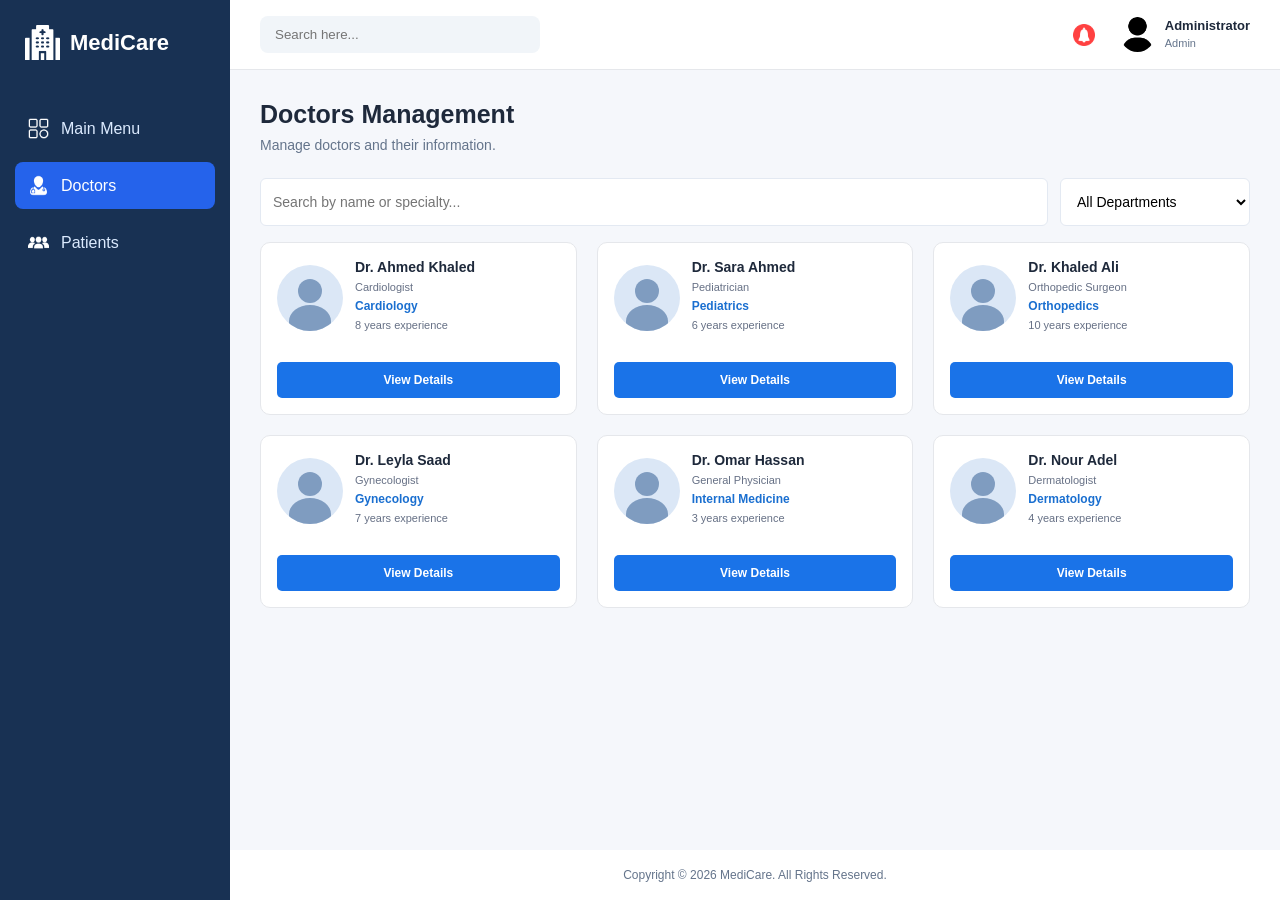
==== doctors.html @ 43465059 "Initial upload of Medical System Management" ====
<!doctype html>
<html lang="en">
<head>
  <meta charset="UTF-8">
  <meta name="viewport" content="width=device-width, initial-scale=1.0">
  <title>MediCare | Doctors</title>
  <link rel="stylesheet" href="CSS/style.css">
</head>
<body class="admin-page">
  <aside class="sidebar">
    <div class="logo"><img src="Images/hospital.png" alt=""><a href="index.html"><h2>MediCare</h2></a></div>
    <nav><a href="dashboard.html" class=""><img src="Images/main-menu.png" alt=""><span>Main Menu</span></a>
<a href="doctors.html" class="active"><img src="Images/medical-assistance.png" alt=""><span>Doctors</span></a>
<a href="patients.html" class=""><img src="Images/audience.png" alt=""><span>Patients</span></a></nav>
  </aside>
  <div class="main-container">
    <header class="header">
      <div class="search-box"><input type="search" placeholder="Search here..."></div>
      <div class="admin">
        <img src="Images/circle.png" alt="Notifications">
        <div class="admin-info"><img src="Images/user.png" alt="Admin"><div><h4>Administrator</h4><span>Admin</span></div></div>
      </div>
    </header>
    <main class="content">
      <div class="page-title"><h1>Doctors Management</h1><p>Manage doctors and their information.</p></div>
      <form class="filters" action="#" method="get">
        <input type="search" name="q" placeholder="Search by name or specialty...">
        <select name="department"><option value="">All Departments</option><option>Cardiology</option><option>Pediatrics</option><option>Orthopedics</option><option>Gynecology</option><option>Internal Medicine</option><option>Dermatology</option></select>
      </form>
      <section class="doctor-grid"><article class="doctor-card"><div class="doctor-info"><div class="avatar"></div><div><h3>Dr. Ahmed Khaled</h3><p class="doctor-role">Cardiologist</p><p class="doctor-dept">Cardiology</p><p class="doctor-exp">8 years experience</p></div></div><button type="button">View Details</button></article>
<article class="doctor-card"><div class="doctor-info"><div class="avatar"></div><div><h3>Dr. Sara Ahmed</h3><p class="doctor-role">Pediatrician</p><p class="doctor-dept">Pediatrics</p><p class="doctor-exp">6 years experience</p></div></div><button type="button">View Details</button></article>
<article class="doctor-card"><div class="doctor-info"><div class="avatar"></div><div><h3>Dr. Khaled Ali</h3><p class="doctor-role">Orthopedic Surgeon</p><p class="doctor-dept">Orthopedics</p><p class="doctor-exp">10 years experience</p></div></div><button type="button">View Details</button></article>
<article class="doctor-card"><div class="doctor-info"><div class="avatar"></div><div><h3>Dr. Leyla Saad</h3><p class="doctor-role">Gynecologist</p><p class="doctor-dept">Gynecology</p><p class="doctor-exp">7 years experience</p></div></div><button type="button">View Details</button></article>
<article class="doctor-card"><div class="doctor-info"><div class="avatar"></div><div><h3>Dr. Omar Hassan</h3><p class="doctor-role">General Physician</p><p class="doctor-dept">Internal Medicine</p><p class="doctor-exp">3 years experience</p></div></div><button type="button">View Details</button></article>
<article class="doctor-card"><div class="doctor-info"><div class="avatar"></div><div><h3>Dr. Nour Adel</h3><p class="doctor-role">Dermatologist</p><p class="doctor-dept">Dermatology</p><p class="doctor-exp">4 years experience</p></div></div><button type="button">View Details</button></article></section>

    </main>
    <footer class="footer"><p>Copyright &copy; 2026 MediCare. All Rights Reserved.</p></footer>
  </div>
</body>
</html>
---- CSS/style.css ----
/* ===== General ===== */
* {
  margin: 0;
  padding: 0;
  box-sizing: border-box;
}
body {
  font-family: Arial, sans-serif;
  background: #f5f7fb;
  color: #1e293b;
}
a {
  text-decoration: none;
}
img {
  display: block;
  max-width: 100%;
}

/* ===== Admin pages: shared layout ===== */
.admin-page .sidebar {
  width: 230px;
  min-height: 100vh;
  background: #183153;
  color: white;
  position: fixed;
  top: 0;
  left: 0;
  padding: 25px 15px;
}
.admin-page .logo {
  display: flex;
  align-items: center;
  gap: 10px;
  margin: 0 0 45px 10px;
}
.admin-page .logo img {
  width: 35px;
  height: 35px;
  object-fit: contain;
}
.admin-page .logo a {
  color: white;
}
.admin-page .logo h2 {
  font-size: 22px;
}
.admin-page .sidebar nav {
  display: flex;
  flex-direction: column;
  gap: 10px;
}
.admin-page .sidebar nav a {
  display: flex;
  align-items: center;
  gap: 12px;
  padding: 13px;
  color: #dbeafe;
  border-radius: 8px;
  transition: 0.3s;
}
.admin-page .sidebar nav a img {
  width: 21px;
  height: 21px;
  object-fit: contain;
}
.admin-page .sidebar nav a:hover,
.admin-page .sidebar nav a.active {
  background: #2563eb;
  color: white;
}
.admin-page .main-container {
  min-height: 100vh;
  margin-left: 230px;
  display: flex;
  flex-direction: column;
}
.admin-page .header {
  height: 70px;
  padding: 0 30px;
  background: white;
  border-bottom: 1px solid #e5e7eb;
  display: flex;
  justify-content: space-between;
  align-items: center;
  gap: 20px;
}
.search-box input {
  width: 280px;
  max-width: 100%;
  padding: 11px 15px;
  border: 0;
  outline: 0;
  background: #f1f5f9;
  border-radius: 8px;
}
.search-box input:focus {
  box-shadow: 0 0 0 2px #bfdbfe;
}
.admin-info {
  display: flex;
  align-items: center;
  gap: 10px;
}
.admin {
  display: flex;
  align-items: center;
  gap: 25px;
}
.admin > img {
  width: 22px;
  height: 22px;
  object-fit: contain;
}
.admin-info img {
  width: 35px;
  height: 35px;
  border-radius: 50%;
  object-fit: cover;
}
.admin-info h4 {
  font-size: 13px;
}
.admin-info span {
  color: #64748b;
  font-size: 11px;
}
.content {
  flex: 1;
  padding: 30px;
}
.page-title h1 {
  margin-bottom: 8px;
  font-size: 25px;
}
.page-title p {
  color: #64748b;
  font-size: 14px;
}
.footer {
  padding: 18px;
  background: white;
  color: #64748b;
  text-align: center;
  font-size: 12px;
}

/* ===== Dashboard cards and tables ===== */
.stats-grid {
  display: grid;
  grid-template-columns: repeat(4, 1fr);
  gap: 20px;
  margin-top: 30px;
  text-align: center;
}
.stat-card,
.panel,
.doctor-card {
  background: white;
  border: 1px solid #e5e7eb;
  border-radius: 10px;
}
.stat-card {
  padding: 22px;
  transition: 0.3s;
}
.stat-card:hover {
  transform: translateY(-5px);
  box-shadow: 0 8px 20px #00000014;
}
.stat-card h3 {
  color: #64748b;
  font-size: 14px;
  font-weight: normal;
}
.stat-card h2 {
  margin: 15px 0;
  color: #2563eb;
  font-size: 28px;
}
.stat-card p {
  color: #94a3b8;
  font-size: 12px;
}
.panel {
  margin-top: 30px;
  padding: 22px;
}
.section-header {
  display: flex;
  justify-content: space-between;
  align-items: center;
  gap: 15px;
  margin-bottom: 20px;
}
.section-header h2 {
  font-size: 18px;
}
.section-header a {
  color: #2563eb;
  font-size: 13px;
}
.section-header a:hover {
  color: #183153;
}
.table-wrap {
  overflow-x: auto;
}
table {
  width: 100%;
  border-collapse: collapse;
  text-align: left;
}
th {
  padding: 14px;
  background: #f8fafc;
  color: #64748b;
  font-size: 13px;
  font-weight: 600;
  white-space: nowrap;
}
td {
  padding: 16px 14px;
  border-bottom: 1px solid #e5e7eb;
  font-size: 13px;
  white-space: nowrap;
}
tbody tr:hover {
  background: #f8fafc;
}
.status {
  display: inline-block;
  padding: 6px 10px;
  border-radius: 20px;
  font-size: 11px;
}
.confirmed {
  background: #dcfce7;
  color: #15803d;
}
.pending {
  background: #fef3c7;
  color: #b45309;
}
.cancelled {
  background: #fee2e2;
  color: #dc2626;
}

/* ===== Doctors page ===== */
.filters {
  display: flex;
  gap: 12px;
  margin: 25px 0 16px;
}
.filters input,
.filters select {
  padding: 14px 12px;
  border: 1px solid #e3e9f2;
  border-radius: 6px;
  background: white;
  font-size: 14px;
}
.filters input {
  flex: 1;
  min-width: 150px;
}
.filters select {
  width: 190px;
}
.doctor-grid {
  display: grid;
  grid-template-columns: repeat(3, 1fr);
  gap: 20px;
}
.doctor-card {
  padding: 16px;
}
.doctor-info {
  display: flex;
  align-items: center;
  gap: 12px;
  margin-bottom: 25px;
}
.avatar {
  width: 66px;
  height: 66px;
  flex-shrink: 0;
  position: relative;
  overflow: hidden;
  border-radius: 50%;
  background: #dbe7f6;
}
.avatar::before {
  content: "";
  position: absolute;
  top: 14px;
  left: 21px;
  width: 24px;
  height: 24px;
  border-radius: 50%;
  background: #7f9cc0;
}
.avatar::after {
  content: "";
  position: absolute;
  top: 40px;
  left: 12px;
  width: 42px;
  height: 32px;
  border-radius: 50% 50% 0 0;
  background: #7f9cc0;
}
.doctor-card h3 {
  margin-bottom: 6px;
  font-size: 14px;
}
.doctor-card p {
  margin-bottom: 6px;
}
.doctor-role,
.doctor-exp {
  color: #667085;
  font-size: 11px;
}
.doctor-dept {
  color: #1a6fd0;
  font-size: 12px;
  font-weight: 600;
}
.doctor-card button {
  width: 100%;
  padding: 11px;
  border: 0;
  border-radius: 5px;
  background: #1a73e8;
  color: white;
  font-size: 12px;
  font-weight: 600;
  cursor: pointer;
}
.doctor-card button:hover {
  background: #155fc0;
}

/* ===== Public home page ===== */
.public-page {
  color: #212b32;
  background: #f0f4f5;
  line-height: 1.5;
}
.public-page .wrap {
  width: min(1000px, 100% - 32px);
  margin: auto;
}
.public-header {
  background: white;
  border-bottom: 4px solid #005eb8;
}
.public-header .bar {
  display: flex;
  justify-content: space-between;
  align-items: center;
  flex-wrap: wrap;
  gap: 10px;
  padding-top: 14px;
  padding-bottom: 14px;
}
.public-logo {
  color: #005eb8;
  font-size: 22px;
}
.public-nav a {
  margin-left: 18px;
  color: #005eb8;
  font-size: 15px;
  font-weight: bold;
}
.public-nav a:hover {
  text-decoration: underline;
}
.hero {
  padding: 50px 0;
  background: #005eb8;
  color: white;
}
.hero-in {
  display: flex;
  justify-content: space-between;
  align-items: center;
  gap: 30px;
}
.hero-in > div {
  flex: 1;
}
.hero h1 {
  margin-bottom: 8px;
  font-size: 34px;
}
.hero p {
  margin-bottom: 20px;
  font-size: 17px;
}
.hero form {
  display: flex;
  max-width: 520px;
}
.hero input {
  min-width: 0;
  flex: 1;
  padding: 13px;
  border: 0;
  font-size: 16px;
}
.hero button {
  padding: 13px 22px;
  border: 0;
  background: #003087;
  color: white;
  font-size: 16px;
  cursor: pointer;
}
.hero-in > img {
  width: 380px;
  max-width: 42%;
  border: 4px solid white;
  border-radius: 8px;
}
.public-section {
  padding-top: 36px;
  padding-bottom: 6px;
}
.public-section h2 {
  margin-bottom: 14px;
  font-size: 26px;
}
.public-grid {
  display: grid;
  grid-template-columns: repeat(3, 1fr);
  gap: 14px;
}
.public-box {
  padding: 16px;
  border-left: 4px solid #005eb8;
  background: white;
}
.public-box h3 {
  margin-bottom: 4px;
  font-size: 17px;
}
.doctor-box {
  text-align: center;
}
.doctor-box img {
  width: 110px;
  height: 110px;
  margin: 0 auto 10px;
  border: 3px solid #005eb8;
  border-radius: 50%;
}
.public-footer {
  margin-top: 36px;
  padding: 18px 0;
  background: #212b32;
  color: white;
  font-size: 14px;
}

/* ===== Responsive ===== */
@media (max-width: 900px) {
  .stats-grid {
    grid-template-columns: repeat(2, 1fr);
  }
  .doctor-grid {
    grid-template-columns: repeat(2, 1fr);
  }
}
@media (max-width: 760px) {
  .admin-page .sidebar {
    width: 190px;
  }
  .admin-page .main-container {
    margin-left: 190px;
  }
  .admin-page .content {
    padding: 20px;
  }
  .admin-page .header {
    padding: 0 20px;
  }
  .search-box input {
    width: 190px;
  }
  .public-grid {
    grid-template-columns: 1fr;
  }
  .hero-in {
    flex-direction: column;
    align-items: stretch;
  }
  .hero-in > img {
    width: 100%;
    max-width: 100%;
  }
}
@media (max-width: 560px) {
  .admin-page .sidebar {
    position: static;
    width: 100%;
    min-height: auto;
  }
  .admin-page .logo {
    margin-bottom: 20px;
  }
  .admin-page .sidebar nav {
    display: grid;
    grid-template-columns: repeat(2, 1fr);
  }
  .admin-page .main-container {
    margin-left: 0;
  }
  .admin-page .header {
    height: auto;
    padding: 15px;
    flex-wrap: wrap;
  }
  .search-box,
  .search-box input {
    width: 100%;
  }
  .admin {
    justify-content: space-between;
    width: 100%;
  }
  .stats-grid,
  .doctor-grid {
    grid-template-columns: 1fr;
  }
  .filters {
    flex-direction: column;
  }
  .filters select {
    width: 100%;
  }
  .hero h1 {
    font-size: 26px;
  }
  .hero form {
    flex-direction: column;
    gap: 8px;
  }
}

/* ===== Appointments page: full width without sidebar ===== */
.appointments-page .main-container {
  margin-left: 0;
}
.appointments-page .back-home {
  display: inline-flex;
  align-items: center;
  gap: 9px;
  width: fit-content;
  margin-bottom: 22px;
  padding: 10px 16px;
  border: 1px solid #dbeafe;
  border-radius: 7px;
  background: #eff6ff;
  color: #1d4ed8;
  font-size: 13px;
  font-weight: 600;
  transition: 0.2s ease;
}
.appointments-page .back-home span {
  font-size: 19px;
  line-height: 1;
}
.appointments-page .back-home:hover {
  background: #2563eb;
  border-color: #2563eb;
  color: white;
}
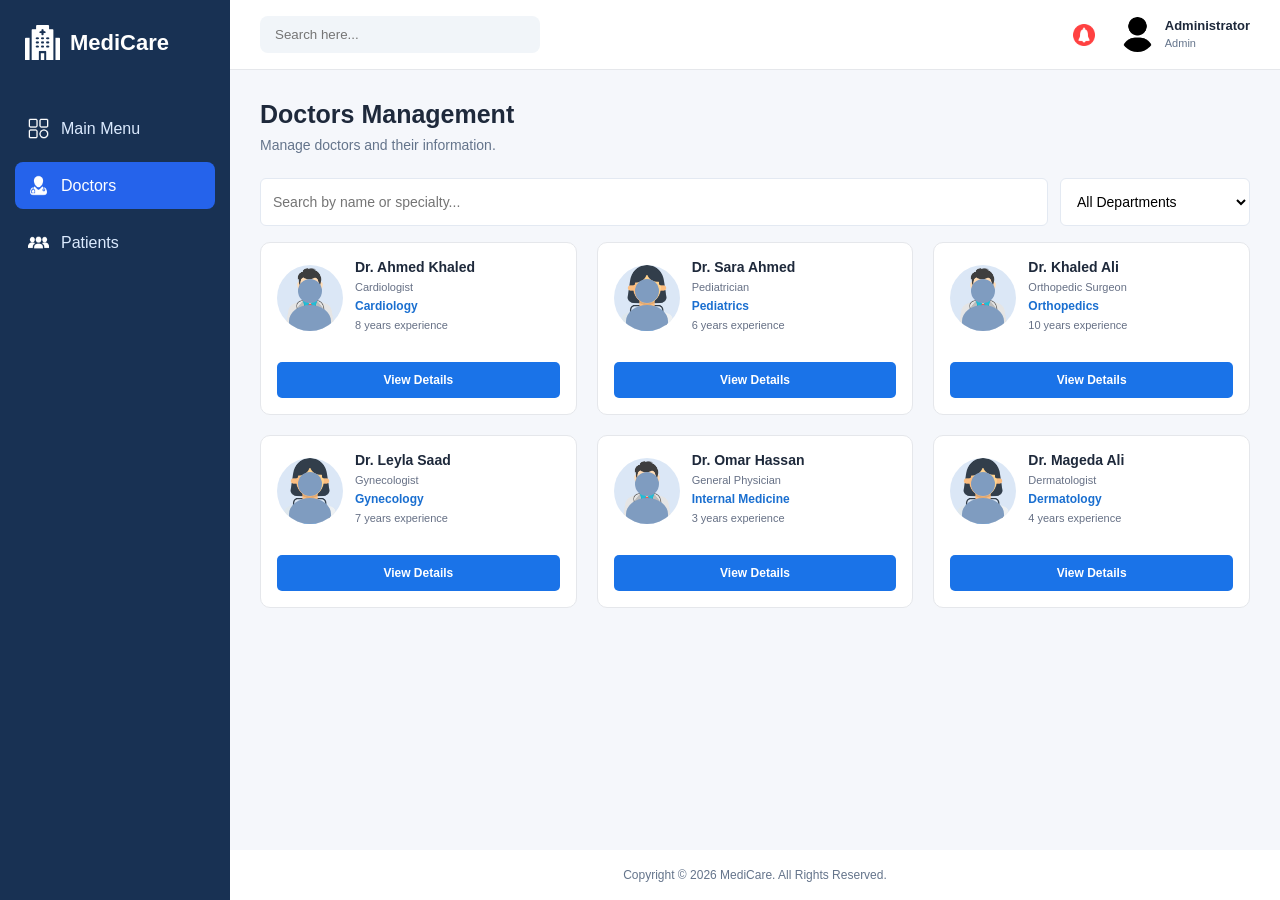
==== commit c6c124e4: "Add files via upload" ====
--- a/doctors.html
+++ b/doctors.html
@@ -1,41 +1,159 @@
 <!doctype html>
 <html lang="en">
-<head>
-  <meta charset="UTF-8">
-  <meta name="viewport" content="width=device-width, initial-scale=1.0">
-  <title>MediCare | Doctors</title>
-  <link rel="stylesheet" href="CSS/style.css">
-</head>
-<body class="admin-page">
-  <aside class="sidebar">
-    <div class="logo"><img src="Images/hospital.png" alt=""><a href="index.html"><h2>MediCare</h2></a></div>
-    <nav><a href="dashboard.html" class=""><img src="Images/main-menu.png" alt=""><span>Main Menu</span></a>
-<a href="doctors.html" class="active"><img src="Images/medical-assistance.png" alt=""><span>Doctors</span></a>
-<a href="patients.html" class=""><img src="Images/audience.png" alt=""><span>Patients</span></a></nav>
-  </aside>
-  <div class="main-container">
-    <header class="header">
-      <div class="search-box"><input type="search" placeholder="Search here..."></div>
-      <div class="admin">
-        <img src="Images/circle.png" alt="Notifications">
-        <div class="admin-info"><img src="Images/user.png" alt="Admin"><div><h4>Administrator</h4><span>Admin</span></div></div>
+  <head>
+    <meta charset="UTF-8" />
+    <meta name="viewport" content="width=device-width, initial-scale=1.0" />
+    <title>MediCare | Doctors</title>
+    <link rel="stylesheet" href="CSS/style.css" />
+  </head>
+  <body class="admin-page">
+    <aside class="sidebar">
+      <div class="logo">
+        <img src="Images/hospital.png" alt="" /><a href="index.html"
+          ><h2>MediCare</h2></a
+        >
       </div>
-    </header>
-    <main class="content">
-      <div class="page-title"><h1>Doctors Management</h1><p>Manage doctors and their information.</p></div>
-      <form class="filters" action="#" method="get">
-        <input type="search" name="q" placeholder="Search by name or specialty...">
-        <select name="department"><option value="">All Departments</option><option>Cardiology</option><option>Pediatrics</option><option>Orthopedics</option><option>Gynecology</option><option>Internal Medicine</option><option>Dermatology</option></select>
-      </form>
-      <section class="doctor-grid"><article class="doctor-card"><div class="doctor-info"><div class="avatar"></div><div><h3>Dr. Ahmed Khaled</h3><p class="doctor-role">Cardiologist</p><p class="doctor-dept">Cardiology</p><p class="doctor-exp">8 years experience</p></div></div><button type="button">View Details</button></article>
-<article class="doctor-card"><div class="doctor-info"><div class="avatar"></div><div><h3>Dr. Sara Ahmed</h3><p class="doctor-role">Pediatrician</p><p class="doctor-dept">Pediatrics</p><p class="doctor-exp">6 years experience</p></div></div><button type="button">View Details</button></article>
-<article class="doctor-card"><div class="doctor-info"><div class="avatar"></div><div><h3>Dr. Khaled Ali</h3><p class="doctor-role">Orthopedic Surgeon</p><p class="doctor-dept">Orthopedics</p><p class="doctor-exp">10 years experience</p></div></div><button type="button">View Details</button></article>
-<article class="doctor-card"><div class="doctor-info"><div class="avatar"></div><div><h3>Dr. Leyla Saad</h3><p class="doctor-role">Gynecologist</p><p class="doctor-dept">Gynecology</p><p class="doctor-exp">7 years experience</p></div></div><button type="button">View Details</button></article>
-<article class="doctor-card"><div class="doctor-info"><div class="avatar"></div><div><h3>Dr. Omar Hassan</h3><p class="doctor-role">General Physician</p><p class="doctor-dept">Internal Medicine</p><p class="doctor-exp">3 years experience</p></div></div><button type="button">View Details</button></article>
-<article class="doctor-card"><div class="doctor-info"><div class="avatar"></div><div><h3>Dr. Nour Adel</h3><p class="doctor-role">Dermatologist</p><p class="doctor-dept">Dermatology</p><p class="doctor-exp">4 years experience</p></div></div><button type="button">View Details</button></article></section>
-
-    </main>
-    <footer class="footer"><p>Copyright &copy; 2026 MediCare. All Rights Reserved.</p></footer>
-  </div>
-</body>
+      <nav>
+        <a href="dashboard.html" class=""
+          ><img src="Images/main-menu.png" alt="" /><span>Main Menu</span></a
+        >
+        <a href="doctors.html" class="active"
+          ><img src="Images/medical-assistance.png" alt="" /><span
+            >Doctors</span
+          ></a
+        >
+        <a href="patients.html" class=""
+          ><img src="Images/audience.png" alt="" /><span>Patients</span></a
+        >
+      </nav>
+    </aside>
+    <div class="main-container">
+      <header class="header">
+        <div class="search-box">
+          <input type="search" placeholder="Search here..." />
+        </div>
+        <div class="admin">
+          <img src="Images/circle.png" alt="Notifications" />
+          <div class="admin-info">
+            <img src="Images/user.png" alt="Admin" />
+            <div>
+              <h4>Administrator</h4>
+              <span>Admin</span>
+            </div>
+          </div>
+        </div>
+      </header>
+      <main class="content">
+        <div class="page-title">
+          <h1>Doctors Management</h1>
+          <p>Manage doctors and their information.</p>
+        </div>
+        <form class="filters" action="#" method="get">
+          <input
+            type="search"
+            name="q"
+            placeholder="Search by name or specialty..."
+          />
+          <select name="department">
+            <option value="">All Departments</option>
+            <option>Cardiology</option>
+            <option>Pediatrics</option>
+            <option>Orthopedics</option>
+            <option>Gynecology</option>
+            <option>Internal Medicine</option>
+            <option>Dermatology</option>
+          </select>
+        </form>
+        <section class="doctor-grid">
+          <article class="doctor-card">
+            <div class="doctor-info">
+              <div class="avatar">
+                <img src="Images/doctor (1).png" alt="dr.ahmed khaled" />
+              </div>
+              <div>
+                <h3>Dr. Ahmed Khaled</h3>
+                <p class="doctor-role">Cardiologist</p>
+                <p class="doctor-dept">Cardiology</p>
+                <p class="doctor-exp">8 years experience</p>
+              </div>
+            </div>
+            <button type="button">View Details</button>
+          </article>
+          <article class="doctor-card">
+            <div class="doctor-info">
+              <div class="avatar">
+                <img src="Images/doctor.png" alt="dr.sara ahmed" />
+              </div>
+              <div>
+                <h3>Dr. Sara Ahmed</h3>
+                <p class="doctor-role">Pediatrician</p>
+                <p class="doctor-dept">Pediatrics</p>
+                <p class="doctor-exp">6 years experience</p>
+              </div>
+            </div>
+            <button type="button">View Details</button>
+          </article>
+          <article class="doctor-card">
+            <div class="doctor-info">
+              <div class="avatar">
+                <img src="Images/doctor (1).png" alt="dr.khaled ali" />
+              </div>
+              <div>
+                <h3>Dr. Khaled Ali</h3>
+                <p class="doctor-role">Orthopedic Surgeon</p>
+                <p class="doctor-dept">Orthopedics</p>
+                <p class="doctor-exp">10 years experience</p>
+              </div>
+            </div>
+            <button type="button">View Details</button>
+          </article>
+          <article class="doctor-card">
+            <div class="doctor-info">
+              <div class="avatar">
+                <img src="Images/doctor.png" alt="dr.leyla saad" />
+              </div>
+              <div>
+                <h3>Dr. Leyla Saad</h3>
+                <p class="doctor-role">Gynecologist</p>
+                <p class="doctor-dept">Gynecology</p>
+                <p class="doctor-exp">7 years experience</p>
+              </div>
+            </div>
+            <button type="button">View Details</button>
+          </article>
+          <article class="doctor-card">
+            <div class="doctor-info">
+              <div class="avatar">
+                <img src="Images/doctor (1).png" alt="dr.omar hassan" />
+              </div>
+              <div>
+                <h3>Dr. Omar Hassan</h3>
+                <p class="doctor-role">General Physician</p>
+                <p class="doctor-dept">Internal Medicine</p>
+                <p class="doctor-exp">3 years experience</p>
+              </div>
+            </div>
+            <button type="button">View Details</button>
+          </article>
+          <article class="doctor-card">
+            <div class="doctor-info">
+              <div class="avatar">
+                <img src="Images/doctor.png" alt="dr.mageda ali" />
+              </div>
+              <div>
+                <h3>Dr. Mageda Ali</h3>
+                <p class="doctor-role">Dermatologist</p>
+                <p class="doctor-dept">Dermatology</p>
+                <p class="doctor-exp">4 years experience</p>
+              </div>
+            </div>
+            <button type="button">View Details</button>
+          </article>
+        </section>
+      </main>
+      <footer class="footer">
+        <p>Copyright &copy; 2026 MediCare. All Rights Reserved.</p>
+      </footer>
+    </div>
+  </body>
 </html>
